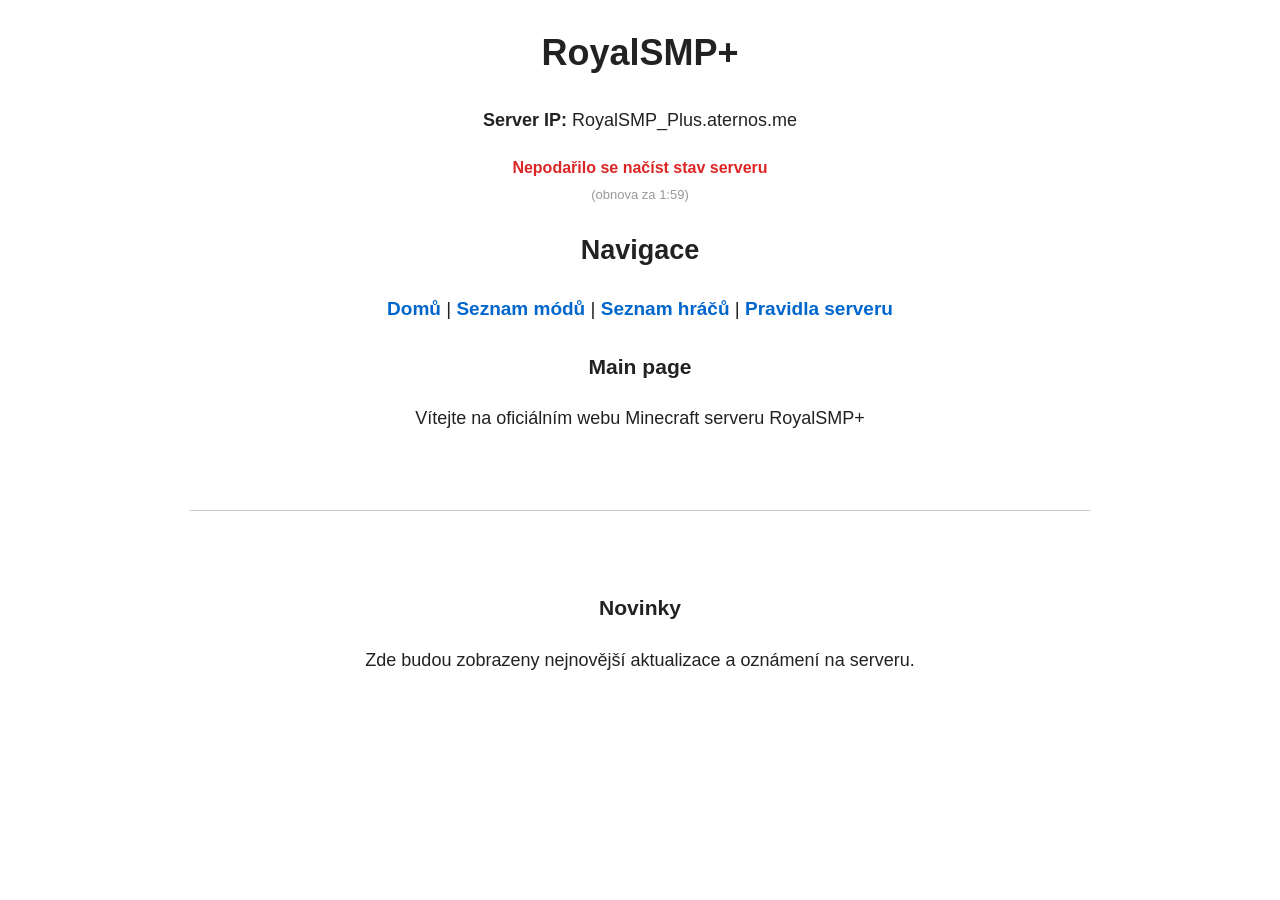
==== index.html @ afcb1e37 "Nahrzaení "Refresh" tlačítka pro status serveru za "Atuomatický timer"" ====
<!DOCTYPE html>
<html>
<head>
    <title>RoyalSMP+ - Modlist</title>
    <link rel="stylesheet" href="styles.css">
</head>
<body>

<h1 style="text-align: center;">RoyalSMP+</h1>
<p style="text-align: center;"><b>Server IP:</b> RoyalSMP_Plus.aternos.me</p>

<div style="text-align: center; margin-bottom: 20px;">
  <span id="server-notice" style="font-weight: bold; font-size: 16px; color: #777;">Zjišťuji stav serveru...</span>
  <span id="status-timer" style="display: block; font-size: 13px; color: #999; margin-top: 4px;">(obnova za 2:00)</span>
</div>

<h2 style="text-align: center;">Navigace</h2>
<div class="nav-bar">
    <a href="index.html">Domů</a> | <a href="modlist.html">Seznam módů</a> | <a href="playerlist.html">Seznam hráčů</a> | <a href="rulelist.html">Pravidla serveru</a>
</div>

<h3 style="text-align: center;">Main page</h3>
<p style="text-align: center;">Vítejte na oficiálním webu Minecraft serveru RoyalSMP+</p>

<br><hr style="max-width: 900px; margin: 30px auto; border: 0; border-top: 1px solid #ccc;"><br>

<h3 style="text-align: center;">Novinky</h3>
<p style="text-align: center;">Zde budou zobrazeny nejnovější aktualizace a oznámení na serveru.</p>

<script src="server-status.js"></script>
</body>
</html>
---- styles.css ----
/* ZÁKLADNÍ VZHLED A JEDNOTNÁ VELIKOST PÍSMA */
body {
    font-family: Arial, Helvetica, sans-serif;
    font-size: 18px;            /* Zvětšené základní písmo pro celý web */
    line-height: 1.6;           /* Příjemnější rozestupy řádků */
    margin: 20px;
    background-color: #ffffff;
    color: #222222;
}

/* NAVIGACE */
.nav-bar {
    text-align: center;
    font-size: 19px;
    margin-bottom: 25px;
}

.nav-bar a {
    text-decoration: none;
    color: #0066cc;
    font-weight: bold;
}

.nav-bar a:hover {
    text-decoration: underline;
}

/* ====================== PRAVIDLA ====================== */
.rule-list {
    max-width: 900px;
    margin: 0 auto;
    padding-left: 20px;
}

.rule-list li {
    font-size: 18px;
    margin-bottom: 14px;
}

/* ====================== TABULKA MÓDŮ (přeneseno z hlavičky modlistu) ====================== */
table {
    border-collapse: collapse;
    font-size: 16px;            /* 16px je pro husté tabulky ideální, text v buňkách nebude přetékat */
}

th, td {
    padding: 8px 12px;
}

.mod-cell {
    display: flex;
    align-items: center;
    gap: 10px;
}

.mod-icon {
    width: 36px;
    height: 36px;
    object-fit: contain;
    border-radius: 4px;
    flex-shrink: 0;
}

/* TABULKA PRO NÁVRHY KE SCHVÁLENÍ */
.pending-table {
    border-color: #bbbbbb;
    color: #666666;             /* Šedý text */
    background-color: #fafafa;  /* Velmi světlé šedé pozadí */
}

.pending-table th {
    background-color: #eaeaea;
    color: #555555;
}

.pending-table .mod-icon {
    opacity: 0.55;              /* Snížená průhlednost ikonek */
    filter: grayscale(40%);     /* Lehký černobílý filtr pro zvýraznění neaktivního stavu */
}

/* --- IKONKA VAROVÁNÍ / CHYBY S POPISEM --- */
/* TOOLTIP PRO PC I MOBIL */
.mod-warning {
    position: relative;
    cursor: pointer;
    font-size: 16px;
    margin-left: 6px;
    user-select: none;
    display: inline-block;
}

/* Skrytá bublina ve výchozím stavu */
.mod-warning::after {
    content: attr(data-tooltip);
    position: absolute;
    bottom: 125%;
    left: 50%;
    transform: translateX(-50%);
    background-color: #222;
    color: #fff;
    padding: 8px 12px;
    border-radius: 6px;
    font-size: 13px;
    line-height: 1.4;
    white-space: normal;
    width: 240px;
    text-align: left;
    box-shadow: 0 4px 12px rgba(0, 0, 0, 0.25);
    z-index: 100;
    pointer-events: none;
    opacity: 0;
    visibility: hidden;
    transition: opacity 0.2s ease, visibility 0.2s ease;
}

/* Zobrazení při hoveru (PC) i při kliknutí/focussu (mobil) */
.mod-warning:hover::after,
.mod-warning:focus::after,
.mod-warning:active::after {
    opacity: 1;
    visibility: visible;
}

/* ====================== SEZNAM HRÁČŮ A STAVOVÉ INDIKÁTORY ====================== */
.player-container {
    max-width: 500px;
    margin: 20px auto;
    background: #fafafa;
    border: 1px solid #ddd;
    border-radius: 8px;
    padding: 15px 25px;
}

.player-row {
    display: flex;
    align-items: center;
    justify-content: space-between;
    padding: 10px 0;
    border-bottom: 1px solid #eee;
}

.player-row:last-child {
    border-bottom: none;
}

.player-info {
    display: flex;
    align-items: center;
    gap: 12px;
}

.player-head {
    width: 32px;
    height: 32px;
    border-radius: 4px;
}

.status-dot {
    width: 12px;
    height: 12px;
    border-radius: 50%;
    display: inline-block;
}

.status-online {
    background-color: #22c55e; /* Zelená */
    box-shadow: 0 0 8px rgba(34, 197, 94, 0.6);
}

.status-offline {
    background-color: #9ca3af; /* Šedá */
}
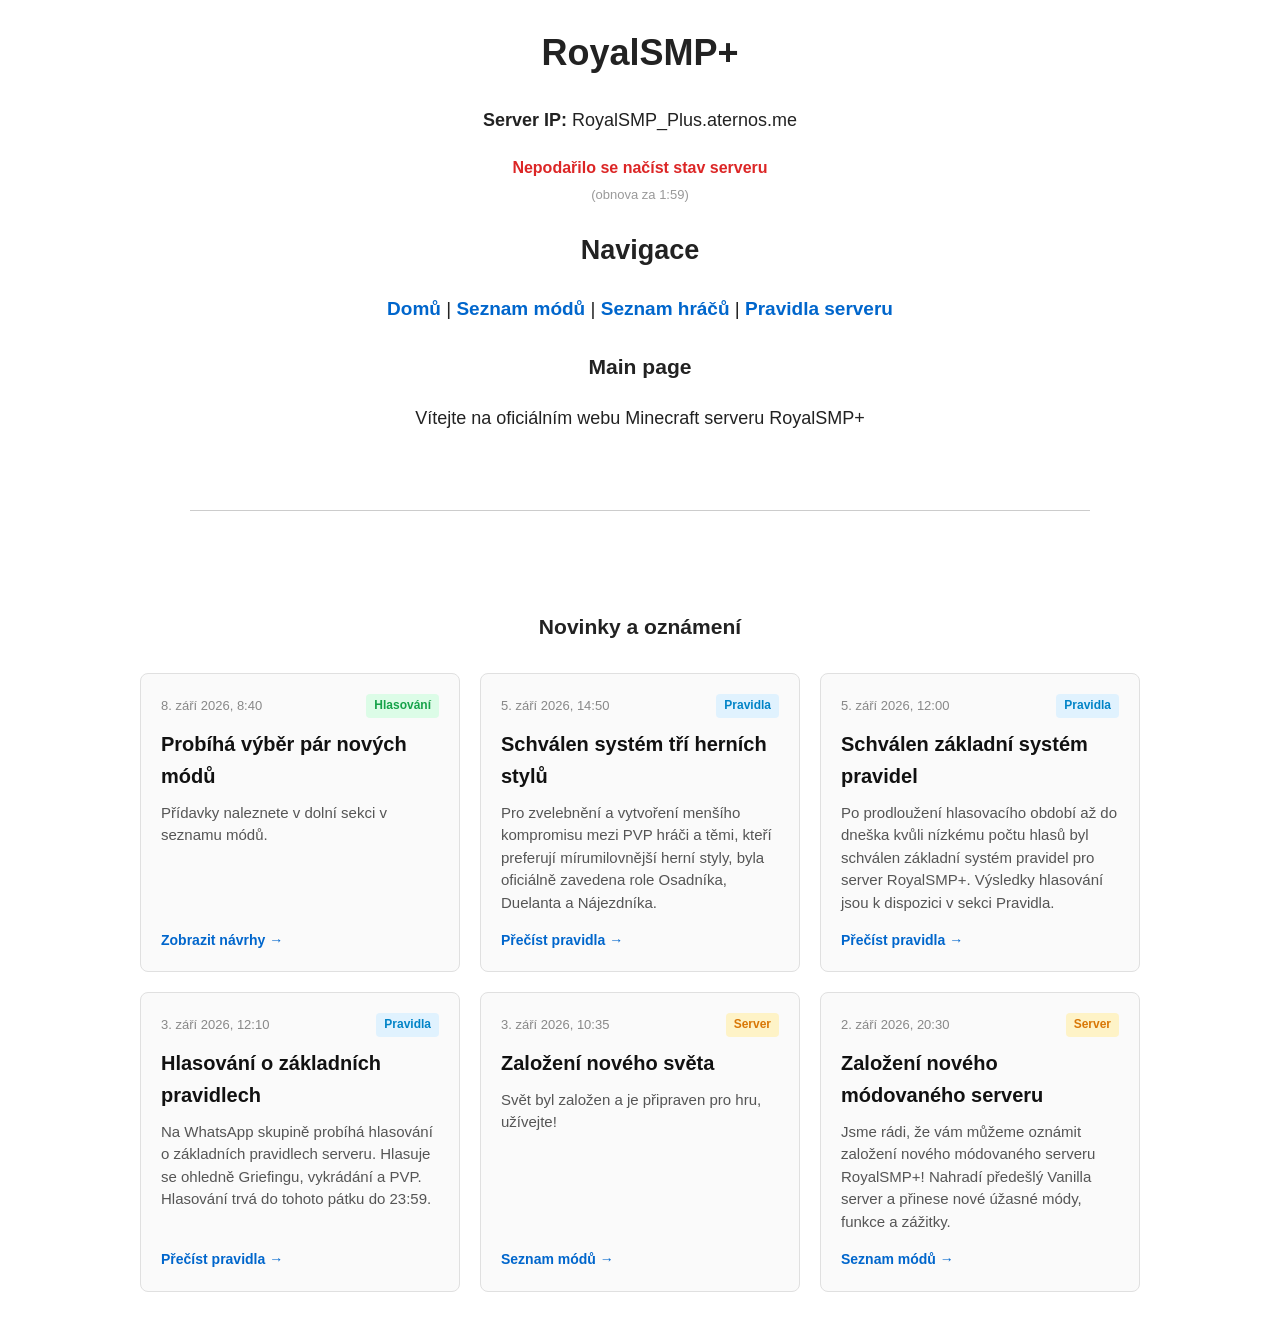
==== commit 5e54f78b: "Přidání sekce s novinkami na hlavní stránku (možná přendám v budoucnu)" ====
--- a/index.html
+++ b/index.html
@@ -24,8 +24,90 @@
 
 <br><hr style="max-width: 900px; margin: 30px auto; border: 0; border-top: 1px solid #ccc;"><br>
 
-<h3 style="text-align: center;">Novinky</h3>
-<p style="text-align: center;">Zde budou zobrazeny nejnovější aktualizace a oznámení na serveru.</p>
+<h3 style="text-align: center; margin-top: 40px;">Novinky a oznámení</h3>
+
+<div class="news-container">
+
+    <!-- Zpráva 6 -->
+    <article class="news-card">
+        <div>
+            <div class="news-meta">
+                <span>8. září 2026, 8:40</span>
+                <span class="news-tag tag-vote">Hlasování</span>
+            </div>
+            <h3>Probíhá výběr pár nových módů</h3>
+            <p>Přídavky naleznete v dolní sekci v seznamu módů.</p>
+        </div>
+        <a href="modlist.html" class="news-link">Zobrazit návrhy &rarr;</a>
+    </article>
+
+    <!-- Zpráva 5 -->
+    <article class="news-card">
+        <div>
+            <div class="news-meta">
+                <span>5. září 2026, 14:50</span>
+                <span class="news-tag tag-announcement">Pravidla</span>
+            </div>
+            <h3>Schválen systém tří herních stylů</h3>
+            <p>Pro zvelebnění a vytvoření menšího kompromisu mezi PVP hráči a těmi, kteří preferují mírumilovnější herní styly, byla oficiálně zavedena role Osadníka, Duelanta a Nájezdníka.</p>
+        </div>
+        <a href="rulelist.html" class="news-link">Přečíst pravidla &rarr;</a>
+    </article>
+
+    <!-- Zpráva 4 -->
+    <article class="news-card">
+        <div>
+            <div class="news-meta">
+                <span>5. září 2026, 12:00</span>
+                <span class="news-tag tag-announcement">Pravidla</span>
+            </div>
+            <h3>Schválen základní systém pravidel</h3>
+            <p>Po prodloužení hlasovacího období až do dneška kvůli nízkému počtu hlasů byl schválen základní systém pravidel pro server RoyalSMP+. Výsledky hlasování jsou k dispozici v sekci Pravidla.</p>
+        </div>
+        <a href="rulelist.html" class="news-link">Přečíst pravidla &rarr;</a>
+    </article>
+
+    <!-- Zpráva 3 -->
+    <article class="news-card">
+        <div>
+            <div class="news-meta">
+                <span>3. září 2026, 12:10</span>
+                <span class="news-tag tag-announcement">Pravidla</span>
+            </div>
+            <h3>Hlasování o základních pravidlech</h3>
+            <p>Na WhatsApp skupině probíhá hlasování o základních pravidlech serveru. Hlasuje se ohledně Griefingu, vykrádání a PVP. Hlasování trvá do tohoto pátku do 23:59.</p>
+        </div>
+        <a href="rulelist.html" class="news-link">Přečíst pravidla &rarr;</a>
+    </article>
+
+    <!-- Zpráva 2 -->
+    <article class="news-card">
+        <div>
+            <div class="news-meta">
+                <span>3. září 2026, 10:35</span>
+                <span class="news-tag tag-mods">Server</span>
+            </div>
+            <h3>Založení nového světa</h3>
+            <p>Svět byl založen a je připraven pro hru, užívejte!</p>
+        </div>
+        <a href="modlist.html" class="news-link">Seznam módů &rarr;</a>
+    </article>
+
+    <!-- Zpráva 1 -->
+    <article class="news-card">
+        <div>
+            <div class="news-meta">
+                <span>2. září 2026, 20:30</span>
+                <span class="news-tag tag-mods">Server</span>
+            </div>
+            <h3>Založení nového módovaného serveru</h3>
+            <p>Jsme rádi, že vám můžeme oznámit založení nového módovaného serveru RoyalSMP+! Nahradí předešlý Vanilla
+                server a přinese nové úžasné módy, funkce a zážitky.</p>
+        </div>
+        <a href="modlist.html" class="news-link">Seznam módů &rarr;</a>
+    </article>
+
+</div>
 
 <script src="server-status.js"></script>
 </body>
--- a/styles.css
+++ b/styles.css
@@ -22,6 +22,77 @@
 }
 
 .nav-bar a:hover {
+    text-decoration: underline;
+}
+
+/* ====================== SEKCE NOVINEK NA HLAVNÍ STRÁNCE ====================== */
+.news-container {
+    max-width: 1000px;
+    margin: 30px auto;
+    display: grid;
+    grid-template-columns: repeat(auto-fit, minmax(280px, 1fr));
+    gap: 20px;
+    padding: 0 10px;
+}
+
+.news-card {
+    background-color: #fafafa;
+    border: 1px solid #e0e0e0;
+    border-radius: 8px;
+    padding: 20px;
+    display: flex;
+    flex-direction: column;
+    justify-content: space-between;
+    transition: transform 0.2s ease, box-shadow 0.2s ease;
+}
+
+.news-card:hover {
+    transform: translateY(-3px);
+    box-shadow: 0 6px 16px rgba(0, 0, 0, 0.08);
+}
+
+.news-meta {
+    display: flex;
+    justify-content: space-between;
+    align-items: center;
+    font-size: 13px;
+    color: #888;
+    margin-bottom: 10px;
+}
+
+.news-tag {
+    padding: 2px 8px;
+    border-radius: 4px;
+    font-weight: bold;
+    font-size: 12px;
+}
+
+.tag-announcement { background-color: #e0f2fe; color: #0284c7; }
+.tag-mods { background-color: #fef3c7; color: #d97706; }
+.tag-vote { background-color: #dcfce7; color: #16a34a; }
+
+.news-card h3 {
+    margin: 0 0 10px 0;
+    font-size: 20px;
+    color: #111;
+}
+
+.news-card p {
+    font-size: 15px;
+    color: #555;
+    line-height: 1.5;
+    margin: 0 0 15px 0;
+}
+
+.news-link {
+    align-self: flex-start;
+    font-size: 14px;
+    color: #0066cc;
+    text-decoration: none;
+    font-weight: bold;
+}
+
+.news-link:hover {
     text-decoration: underline;
 }
 
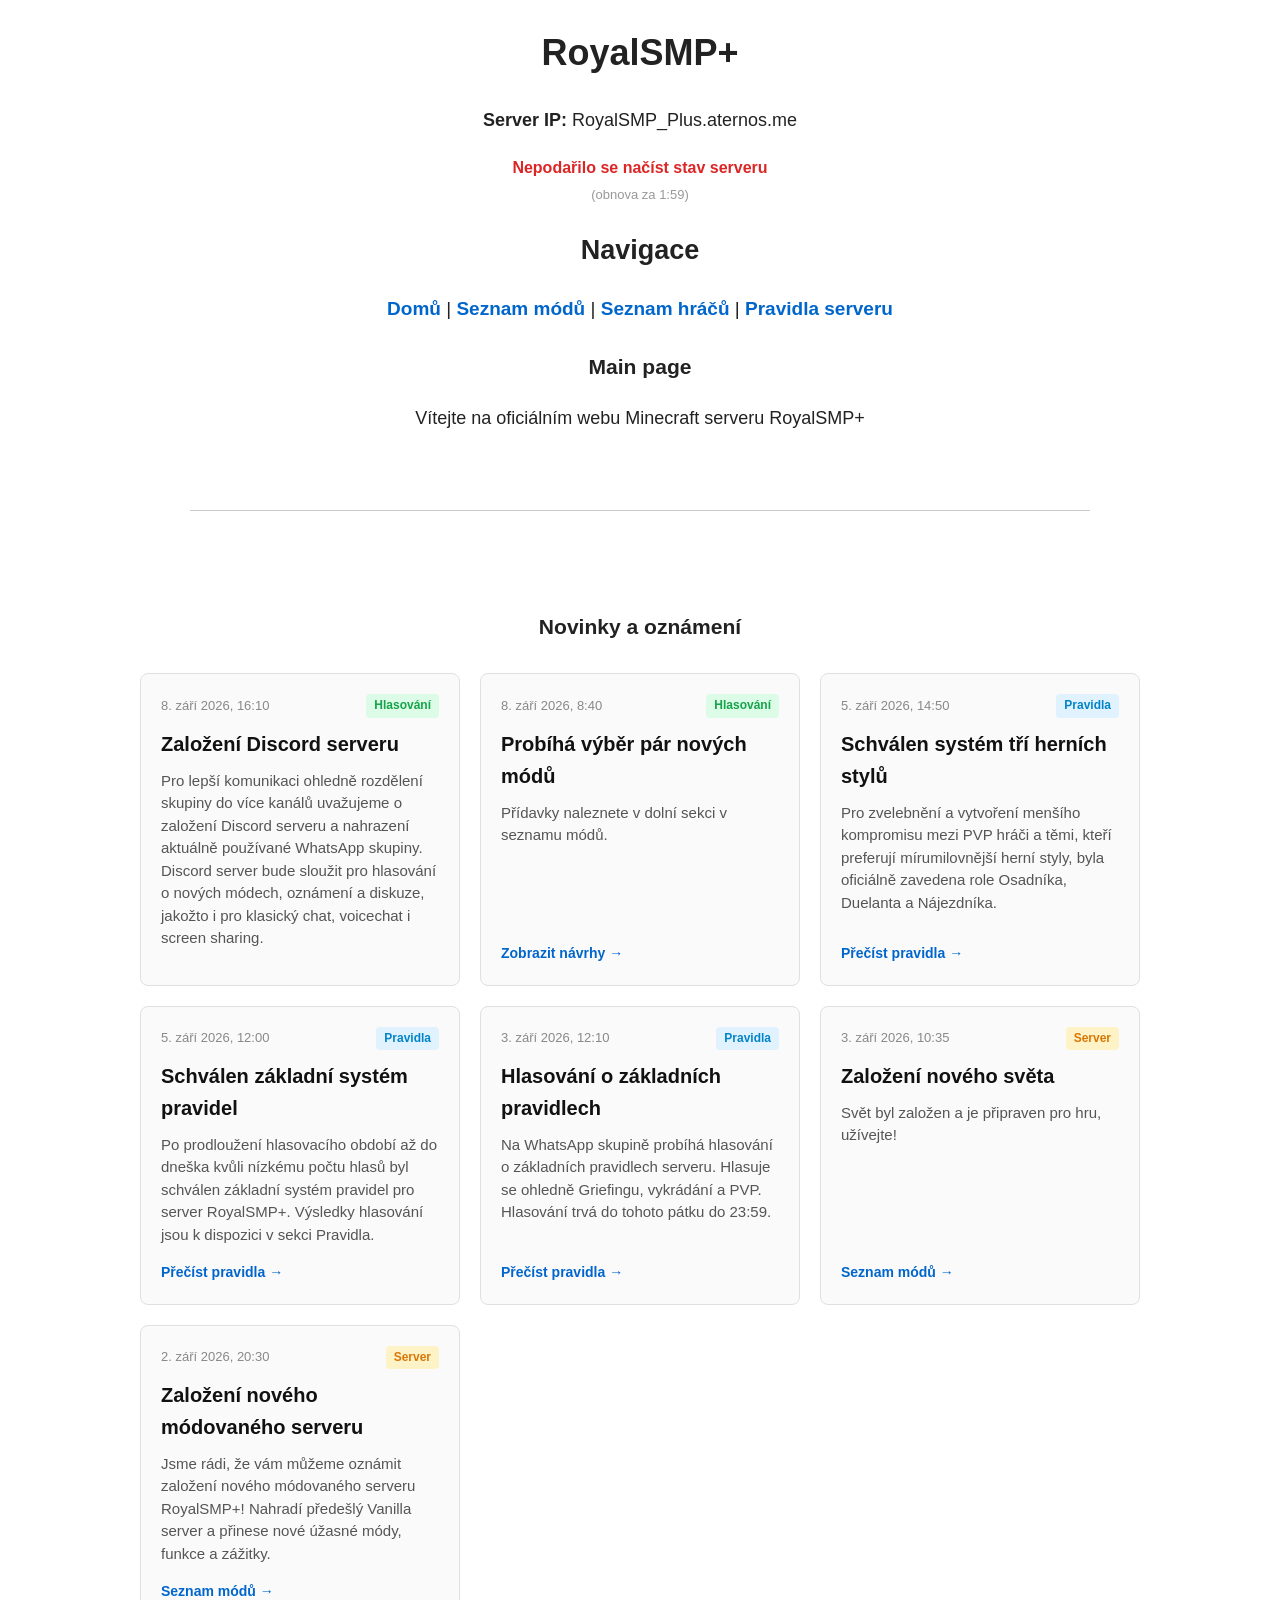
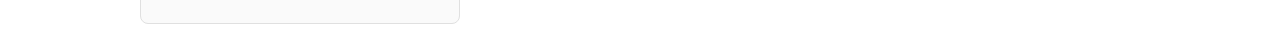
==== commit 43283113: "Přidání novinky ohledně Discord skupiny" ====
--- a/index.html
+++ b/index.html
@@ -27,6 +27,21 @@
 <h3 style="text-align: center; margin-top: 40px;">Novinky a oznámení</h3>
 
 <div class="news-container">
+
+    <!-- Zpráva 7 -->
+    <article class="news-card">
+        <div>
+            <div class="news-meta">
+                <span>8. září 2026, 16:10</span>
+                <span class="news-tag tag-vote">Hlasování</span>
+            </div>
+            <h3>Založení Discord serveru</h3>
+            <p>Pro lepší komunikaci ohledně rozdělení skupiny do více kanálů uvažujeme o založení Discord serveru a nahrazení aktuálně používané WhatsApp skupiny. Discord 
+                server bude sloužit pro hlasování o nových módech, oznámení a diskuze, jakožto i pro klasický chat, voicechat i screen sharing.
+            </p>
+        </div>
+        <!--<a href="modlist.html" class="news-link">Seznam módů &rarr;</a>-->
+    </article>
 
     <!-- Zpráva 6 -->
     <article class="news-card">
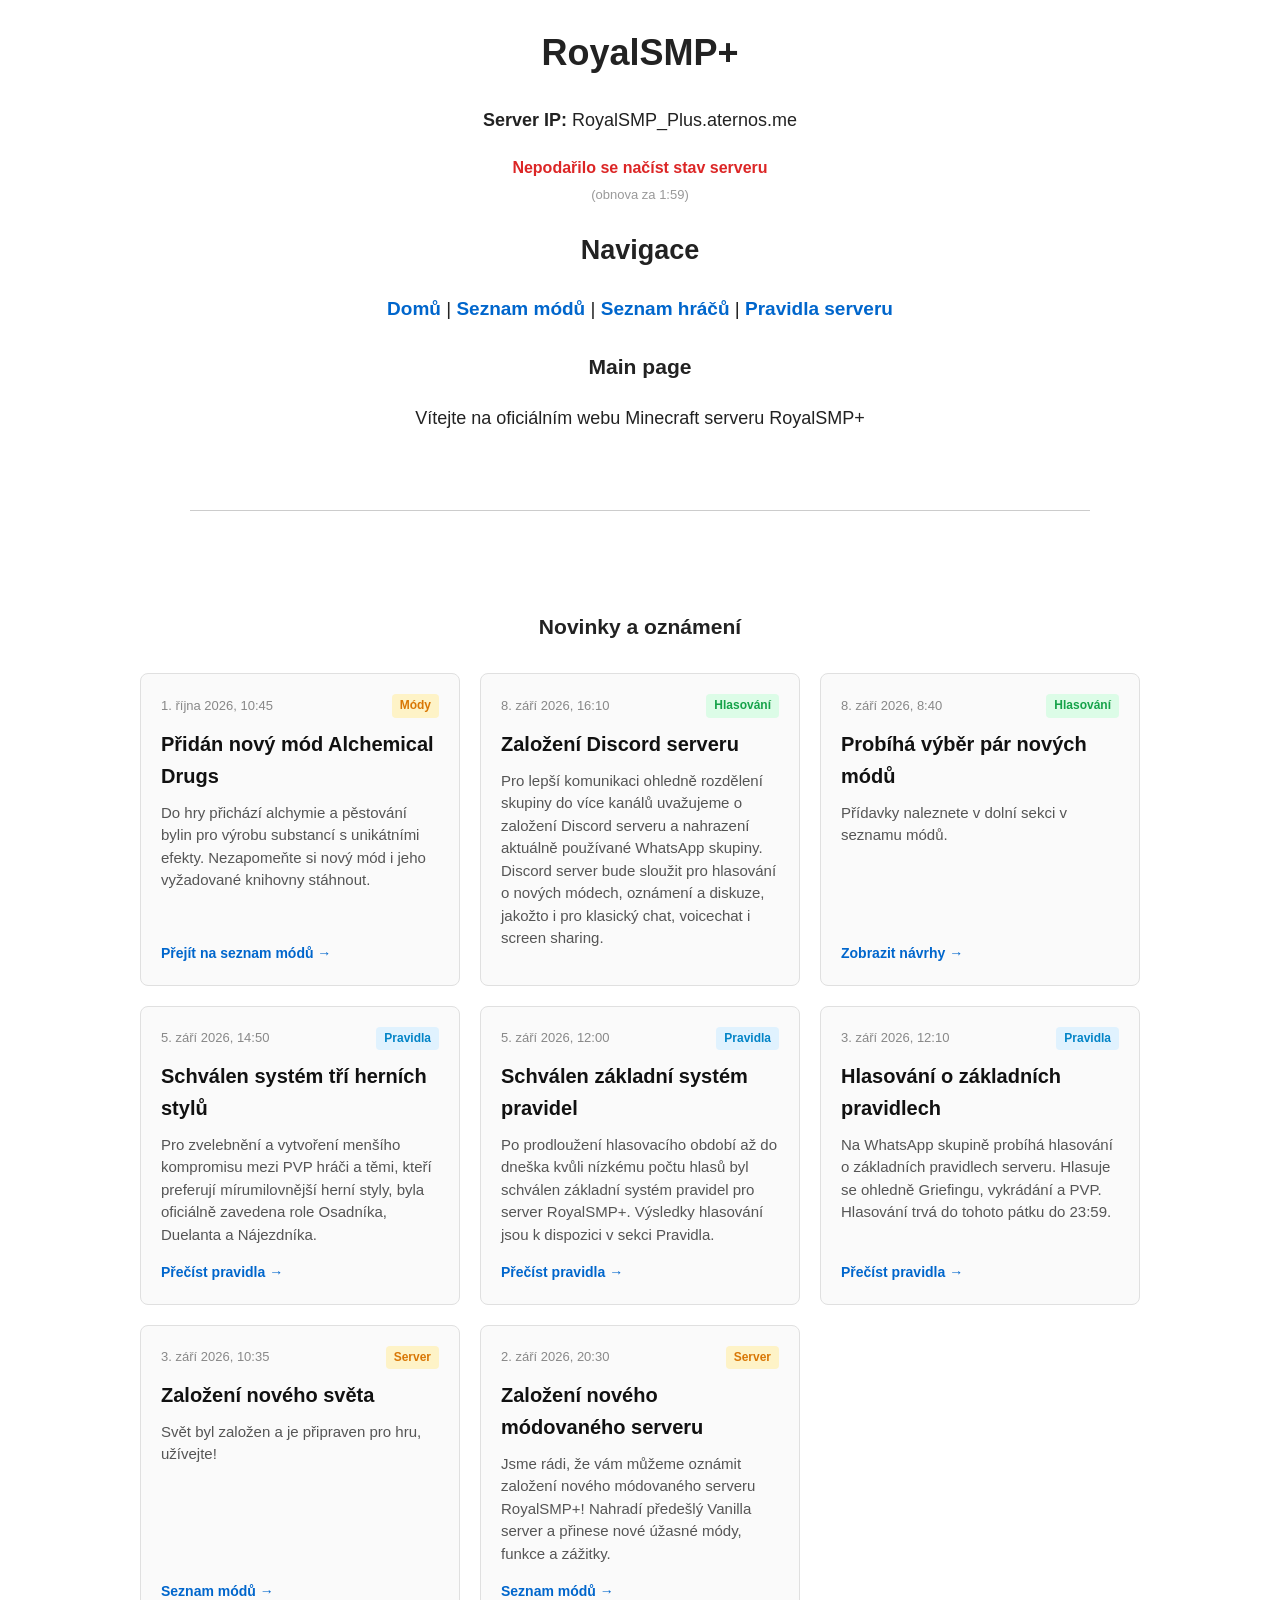
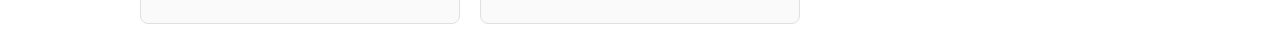
==== commit c980190d: "Přidán nový mód + Přidán popisek ohledně aktuálnosti módů (TODO - dodat obrázky)" ====
--- a/index.html
+++ b/index.html
@@ -27,6 +27,19 @@
 <h3 style="text-align: center; margin-top: 40px;">Novinky a oznámení</h3>
 
 <div class="news-container">
+
+    <!-- Zpráva 8 -->
+    <article class="news-card">
+        <div>
+            <div class="news-meta">
+                <span>1. října 2026, 10:45</span>
+                <span class="news-tag tag-mods">Módy</span>
+            </div>
+            <h3>Přidán nový mód Alchemical Drugs</h3>
+            <p>Do hry přichází alchymie a pěstování bylin pro výrobu substancí s unikátními efekty. Nezapomeňte si nový mód i jeho vyžadované knihovny stáhnout.</p>
+        </div>
+        <a href="modlist.html" class="news-link">Přejít na seznam módů &rarr;</a>
+    </article>
 
     <!-- Zpráva 7 -->
     <article class="news-card">
--- a/styles.css
+++ b/styles.css
@@ -192,6 +192,35 @@
     visibility: visible;
 }
 
+/* --- ŠTÍTEK PRO NOVĚ PŘIDANÝ OBSAH --- */
+.badge-new {
+    background-color: #16a34a;
+    color: #ffffff;
+    font-size: 11px;
+    font-weight: bold;
+    padding: 2px 6px;
+    border-radius: 4px;
+    margin-left: 6px;
+    vertical-align: middle;
+    letter-spacing: 0.5px;
+    text-transform: uppercase;
+}
+
+/* --- ŠTÍTEK PRO ODSTRANĚNÝ OBSAH --- */
+.badge-removed {
+    background-color: #ffe4e6;
+    color: #e11d37;
+    border: 1px solid #fda4af;
+    font-size: 11px;
+    font-weight: bold;
+    padding: 2px 6px;
+    border-radius: 4px;
+    margin-left: 6px;
+    vertical-align: middle;
+    letter-spacing: 0.5px;
+    text-transform: uppercase;
+}
+
 /* ====================== SEZNAM HRÁČŮ A STAVOVÉ INDIKÁTORY ====================== */
 .player-container {
     max-width: 500px;
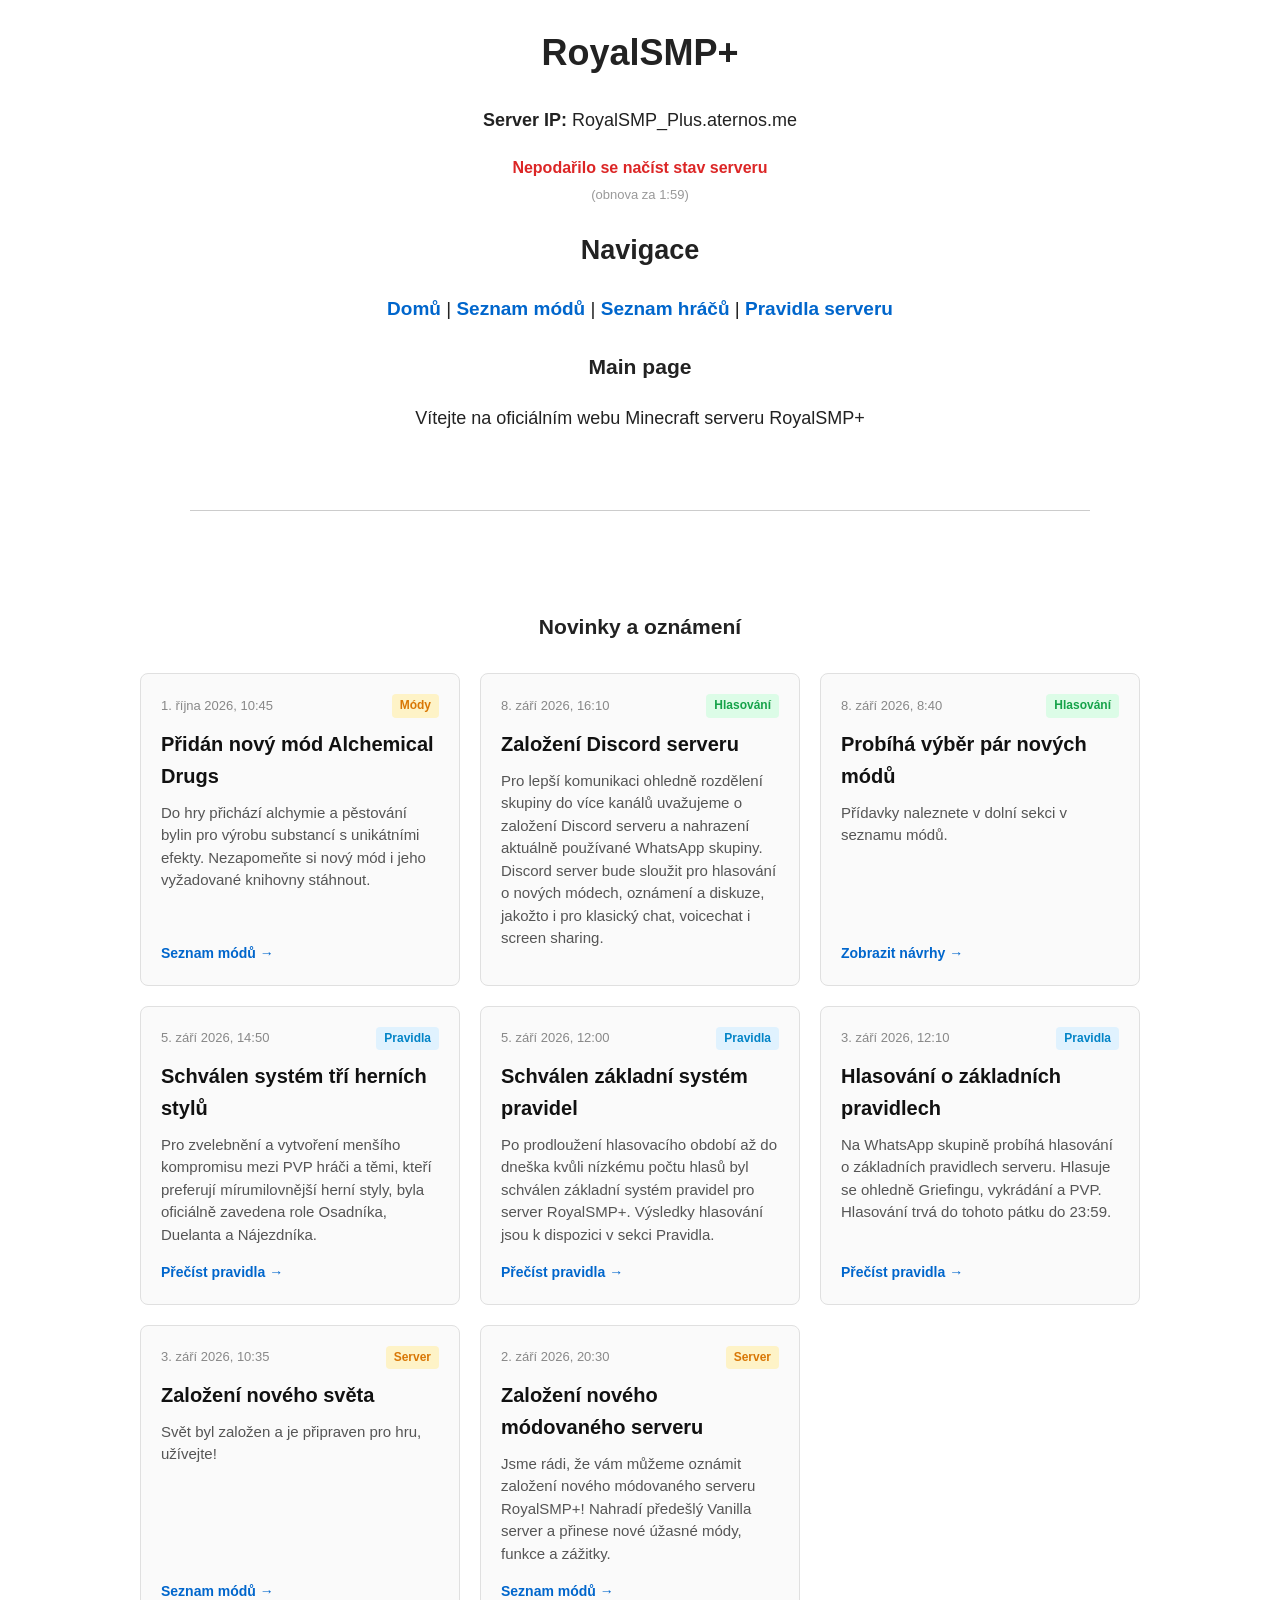
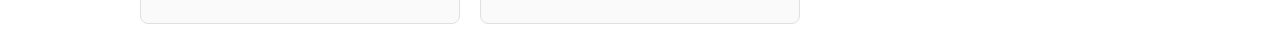
==== commit 409e3a6b: "Přidány ikonky nově přidaných módů" ====
--- a/index.html
+++ b/index.html
@@ -38,7 +38,7 @@
             <h3>Přidán nový mód Alchemical Drugs</h3>
             <p>Do hry přichází alchymie a pěstování bylin pro výrobu substancí s unikátními efekty. Nezapomeňte si nový mód i jeho vyžadované knihovny stáhnout.</p>
         </div>
-        <a href="modlist.html" class="news-link">Přejít na seznam módů &rarr;</a>
+        <a href="modlist.html" class="news-link">Seznam módů &rarr;</a>
     </article>
 
     <!-- Zpráva 7 -->
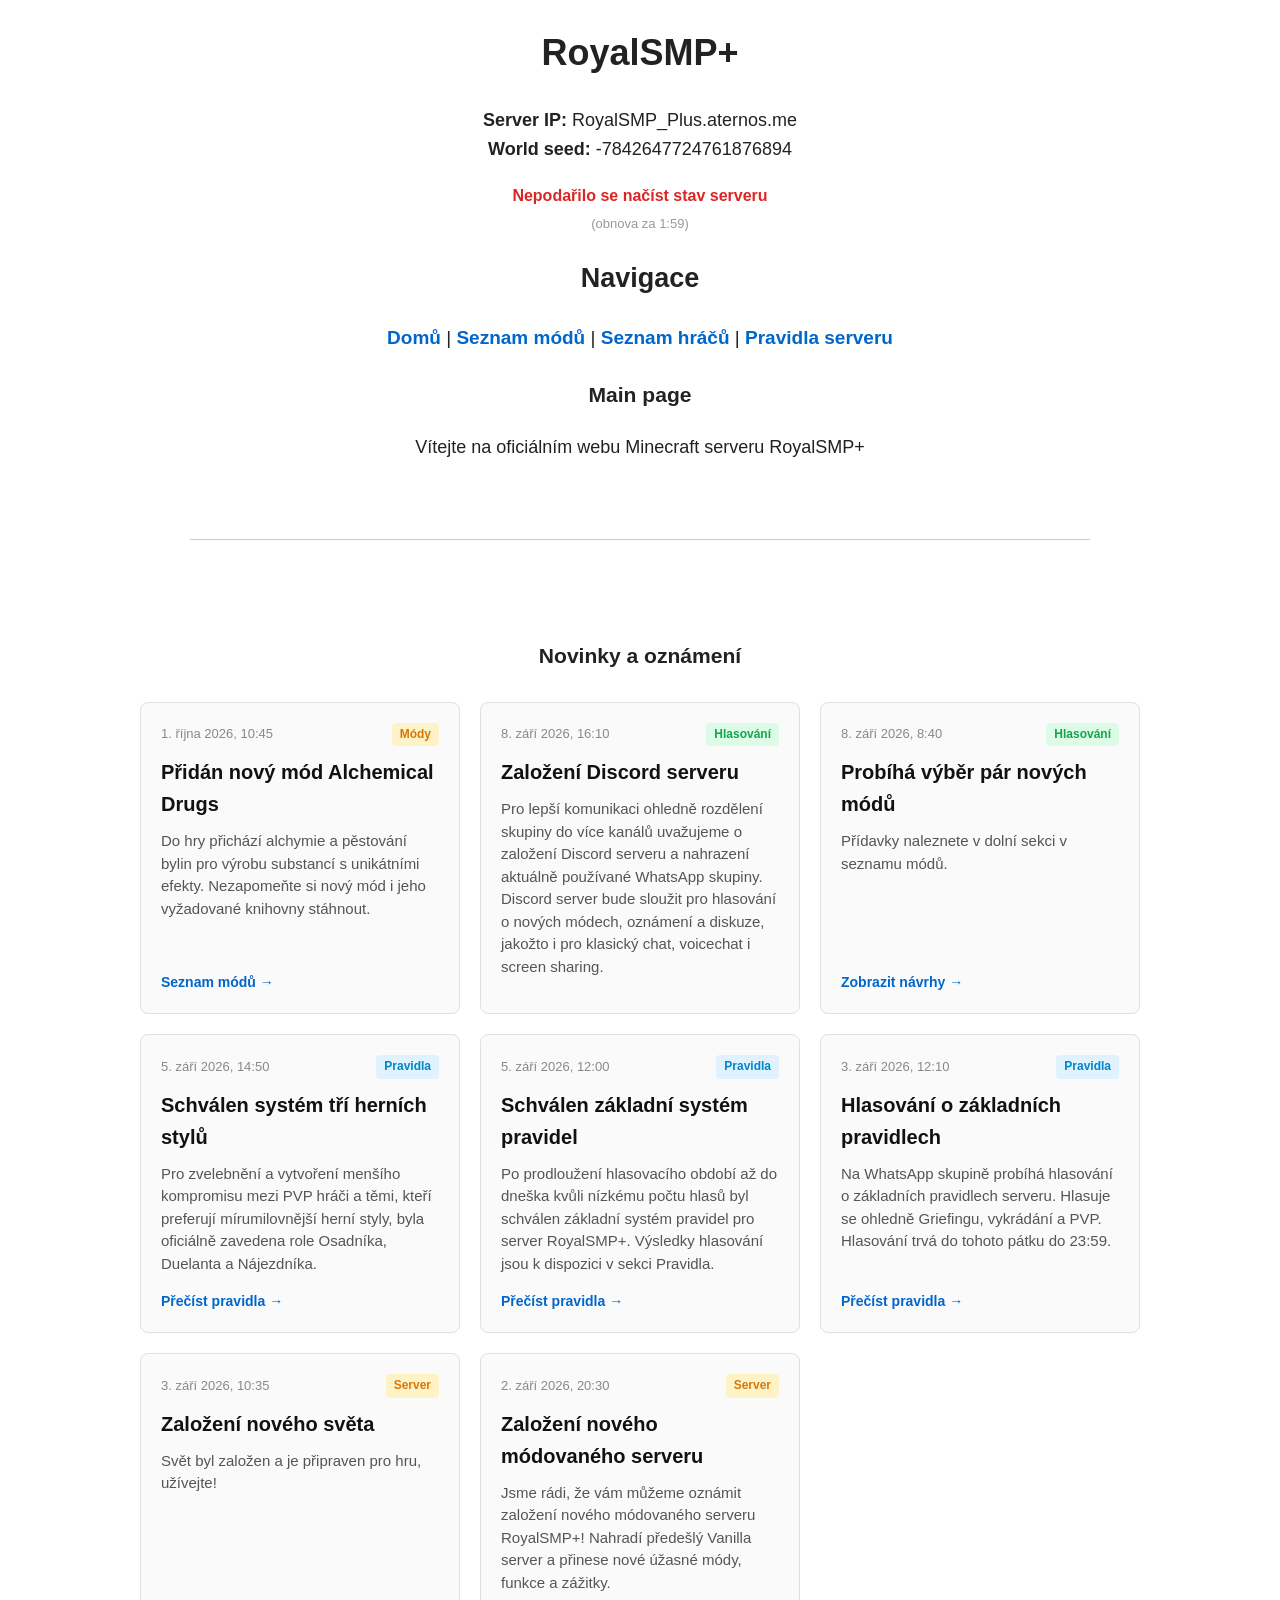
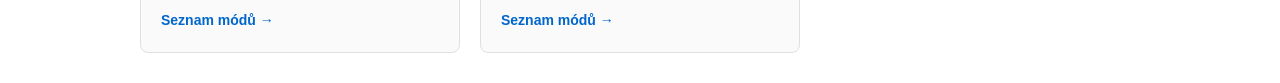
==== commit 06261196: "Přidán seed světa na stránky" ====
--- a/index.html
+++ b/index.html
@@ -7,7 +7,7 @@
 <body>
 
 <h1 style="text-align: center;">RoyalSMP+</h1>
-<p style="text-align: center;"><b>Server IP:</b> RoyalSMP_Plus.aternos.me</p>
+<p style="text-align: center;"><b>Server IP:</b> RoyalSMP_Plus.aternos.me <br><b>World seed:</b> -7842647724761876894</p>
 
 <div style="text-align: center; margin-bottom: 20px;">
   <span id="server-notice" style="font-weight: bold; font-size: 16px; color: #777;">Zjišťuji stav serveru...</span>
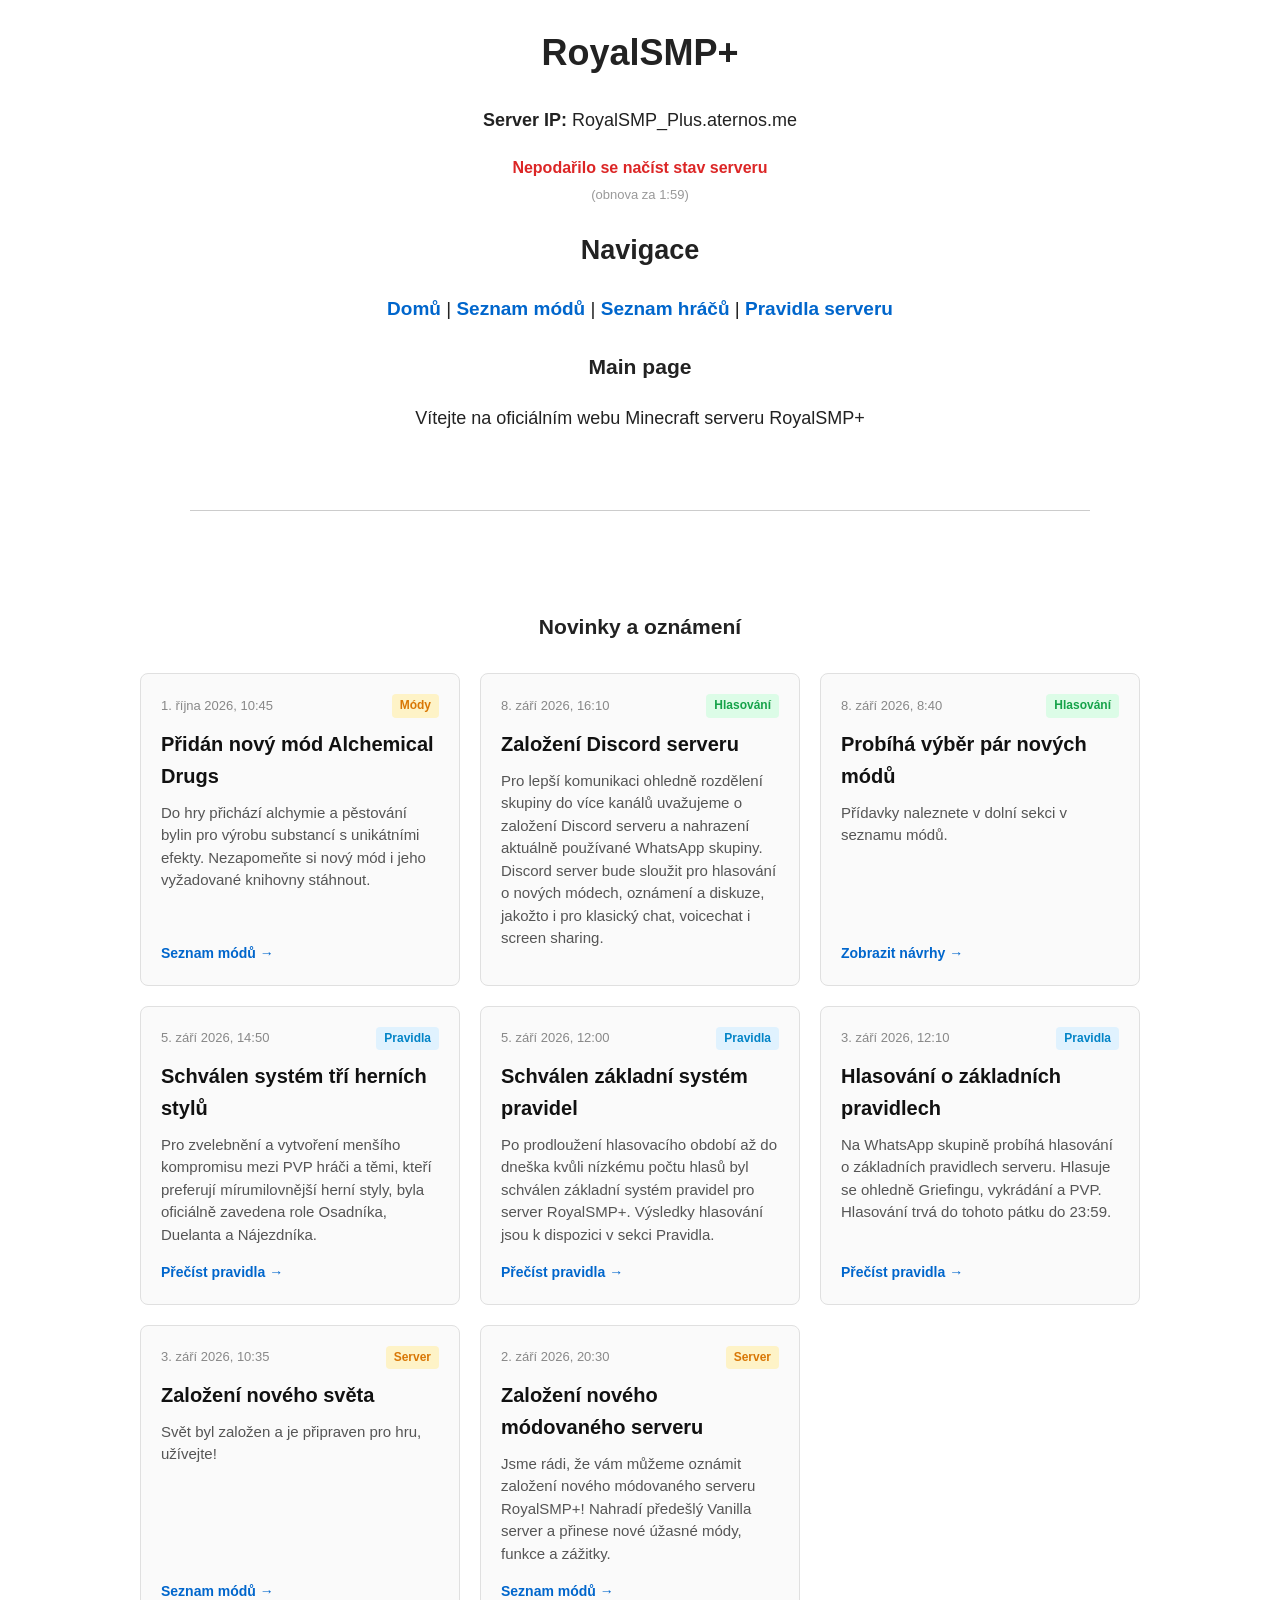
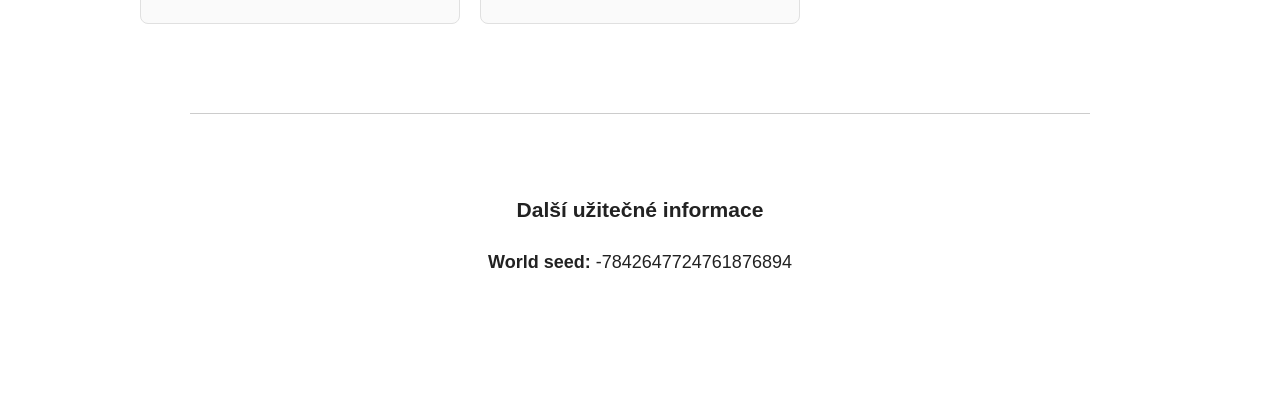
==== commit c6768738: "Přesunutí seedu na Main Page dospodu" ====
--- a/index.html
+++ b/index.html
@@ -7,7 +7,7 @@
 <body>
 
 <h1 style="text-align: center;">RoyalSMP+</h1>
-<p style="text-align: center;"><b>Server IP:</b> RoyalSMP_Plus.aternos.me <br><b>World seed:</b> -7842647724761876894</p>
+<p style="text-align: center;"><b>Server IP:</b> RoyalSMP_Plus.aternos.me</p>
 
 <div style="text-align: center; margin-bottom: 20px;">
   <span id="server-notice" style="font-weight: bold; font-size: 16px; color: #777;">Zjišťuji stav serveru...</span>
@@ -137,6 +137,16 @@
 
 </div>
 
+<br><hr style="max-width: 900px; margin: 30px auto; border: 0; border-top: 1px solid #ccc;"><br>
+
+<h3 style="text-align: center;">Další užitečné informace</h3>
+
+<p style="text-align: center;"><b>World seed:</b> -7842647724761876894</p>
+
+<br>
+<br>
+<br>
+
 <script src="server-status.js"></script>
 </body>
 </html>
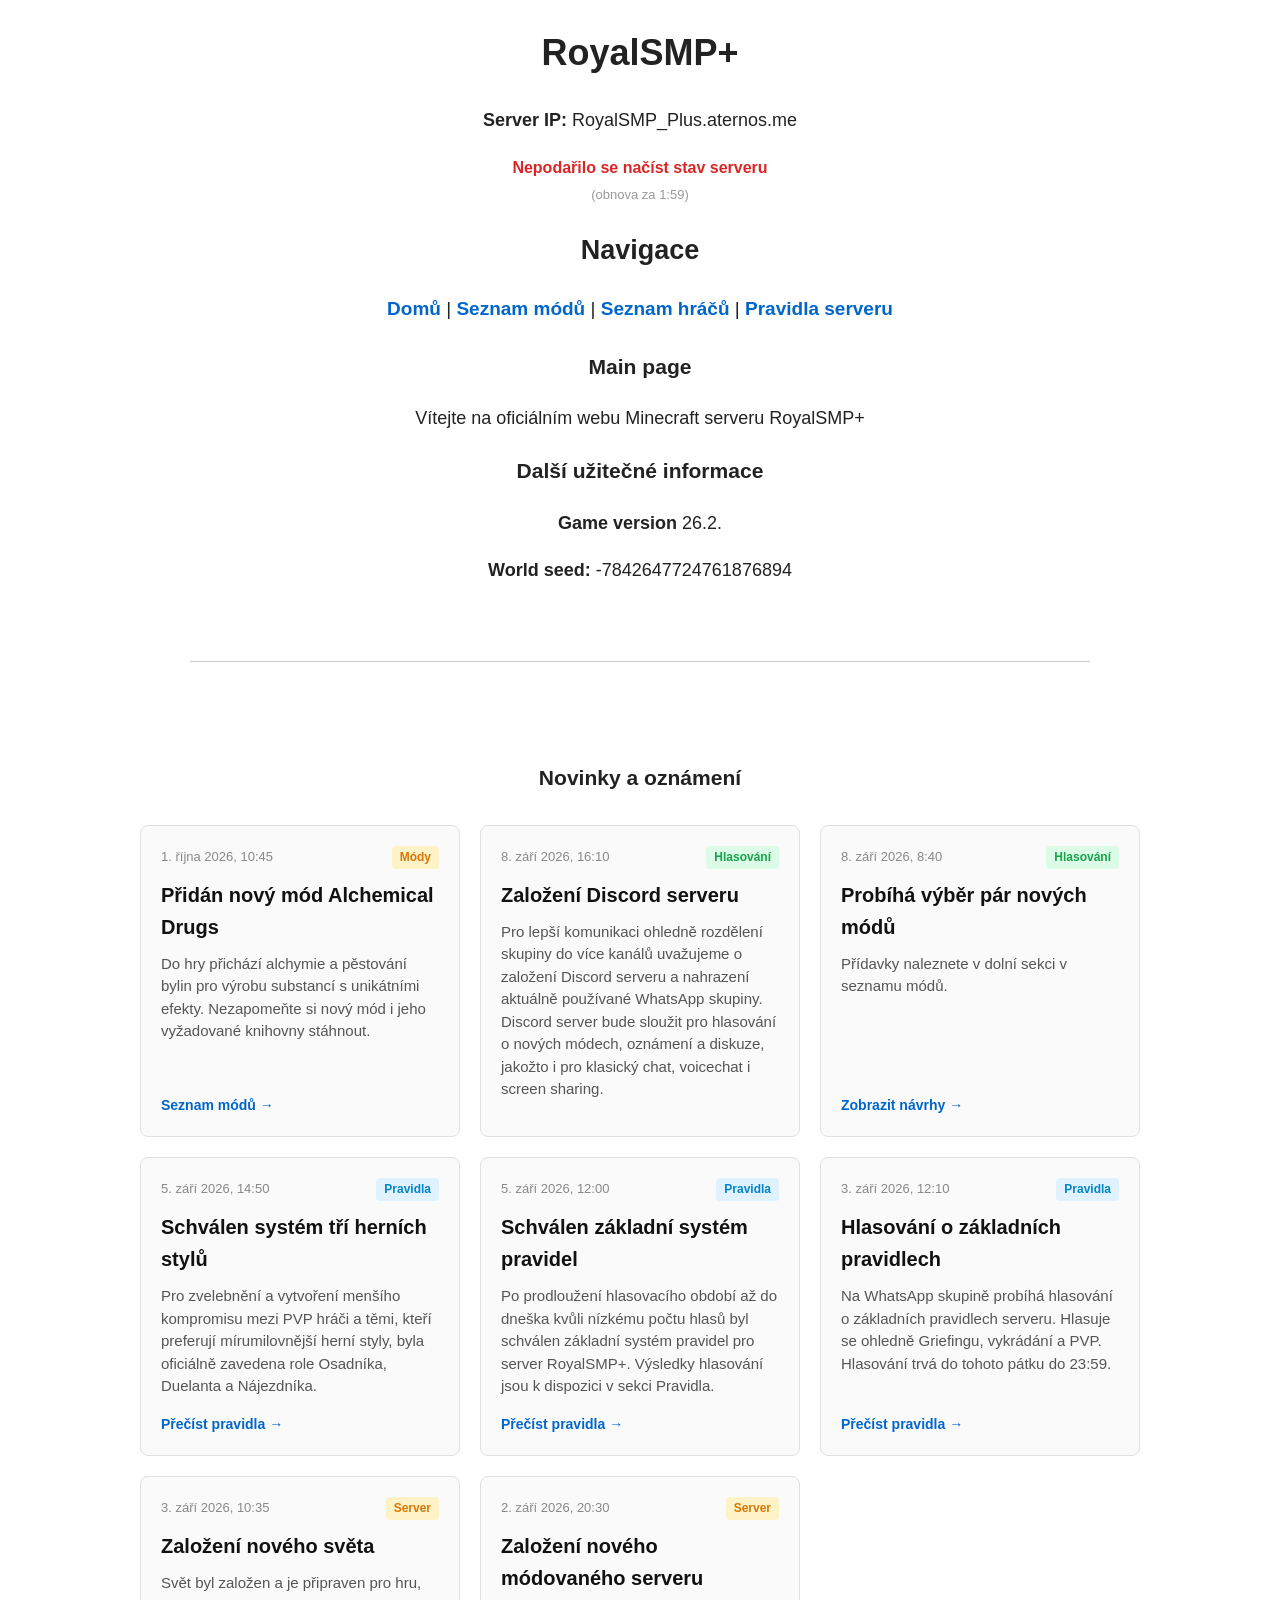
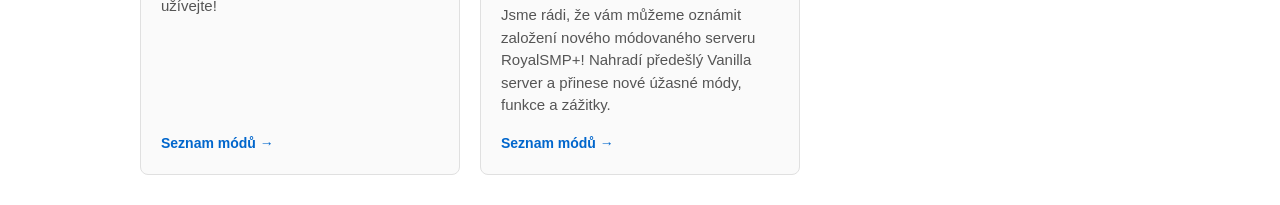
==== commit 6efbf644: "Menší úprava seedu + přidání verze hry" ====
--- a/index.html
+++ b/index.html
@@ -21,6 +21,11 @@
 
 <h3 style="text-align: center;">Main page</h3>
 <p style="text-align: center;">Vítejte na oficiálním webu Minecraft serveru RoyalSMP+</p>
+
+<h3 style="text-align: center;">Další užitečné informace</h3>
+
+<p style="text-align: center;"><b>Game version</b> 26.2.</p>
+<p style="text-align: center;"><b>World seed:</b> -7842647724761876894</p>
 
 <br><hr style="max-width: 900px; margin: 30px auto; border: 0; border-top: 1px solid #ccc;"><br>
 
@@ -137,16 +142,6 @@
 
 </div>
 
-<br><hr style="max-width: 900px; margin: 30px auto; border: 0; border-top: 1px solid #ccc;"><br>
-
-<h3 style="text-align: center;">Další užitečné informace</h3>
-
-<p style="text-align: center;"><b>World seed:</b> -7842647724761876894</p>
-
-<br>
-<br>
-<br>
-
 <script src="server-status.js"></script>
 </body>
 </html>
